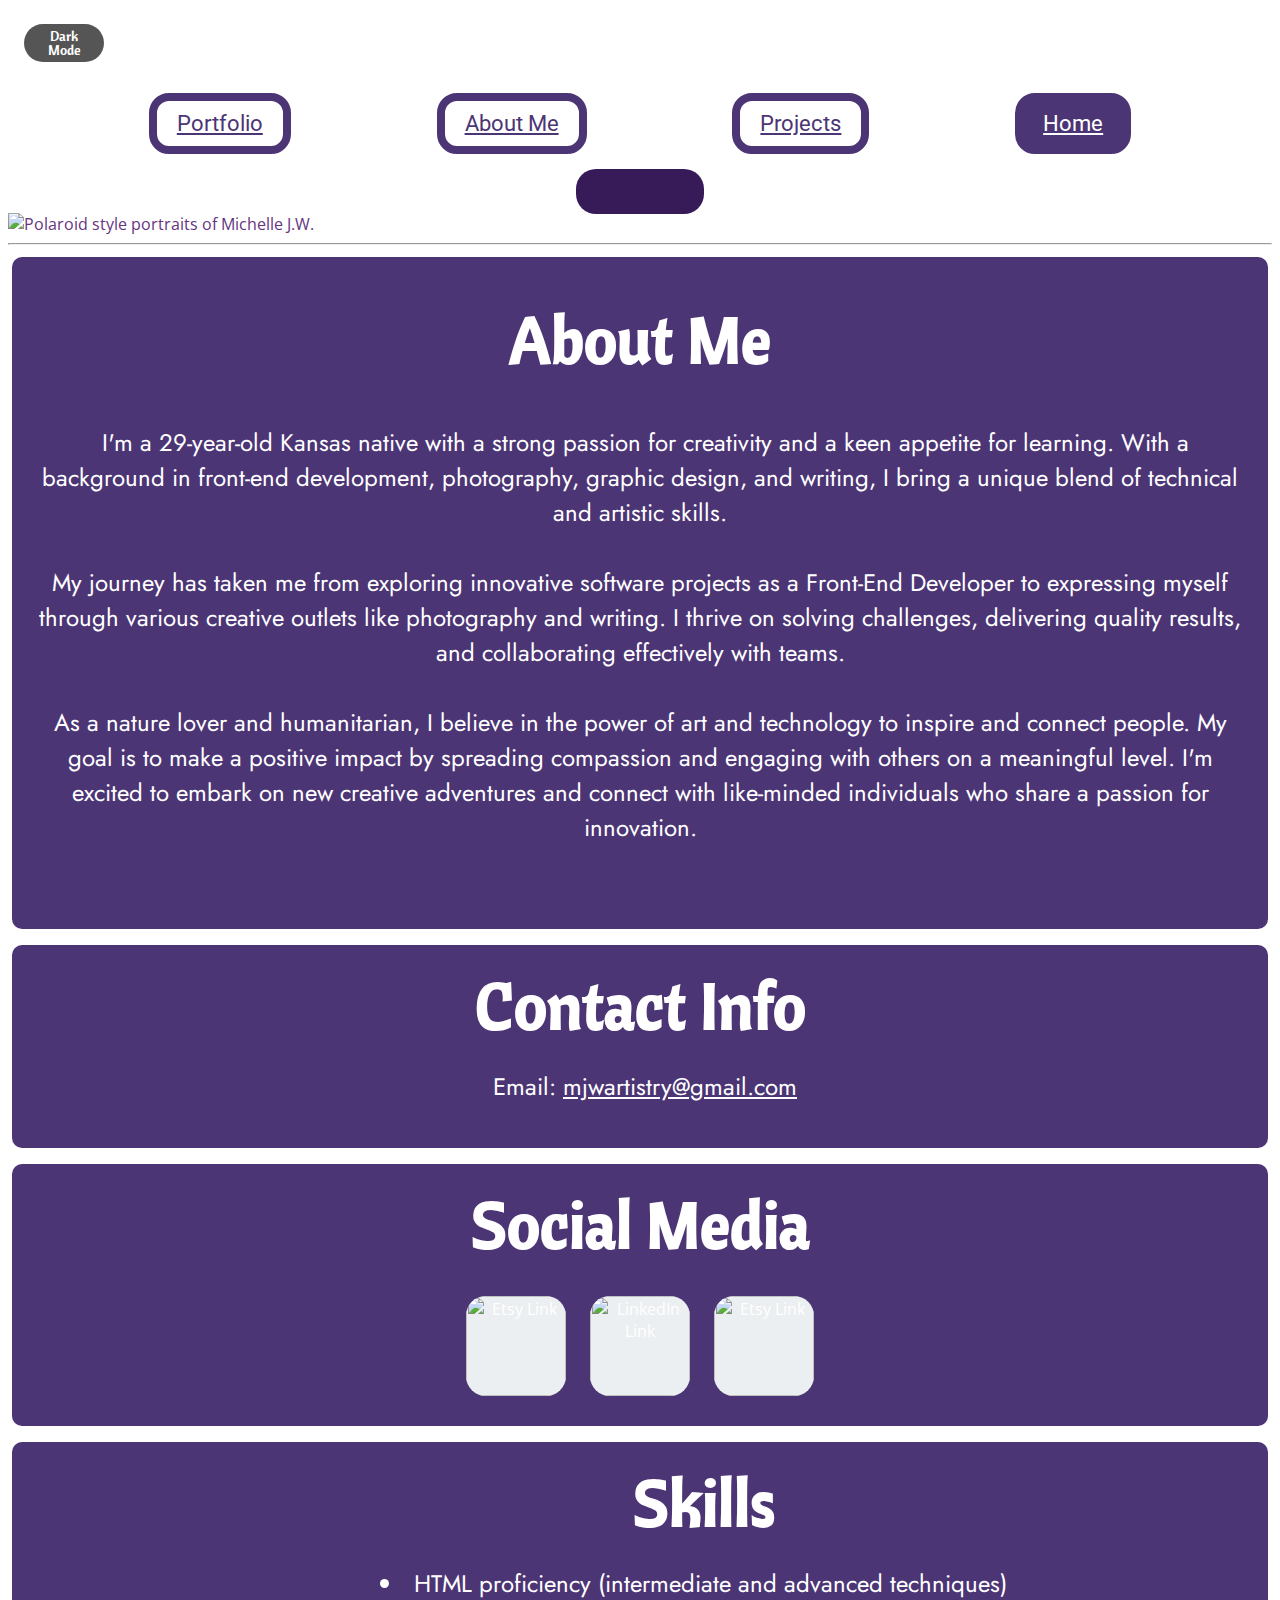
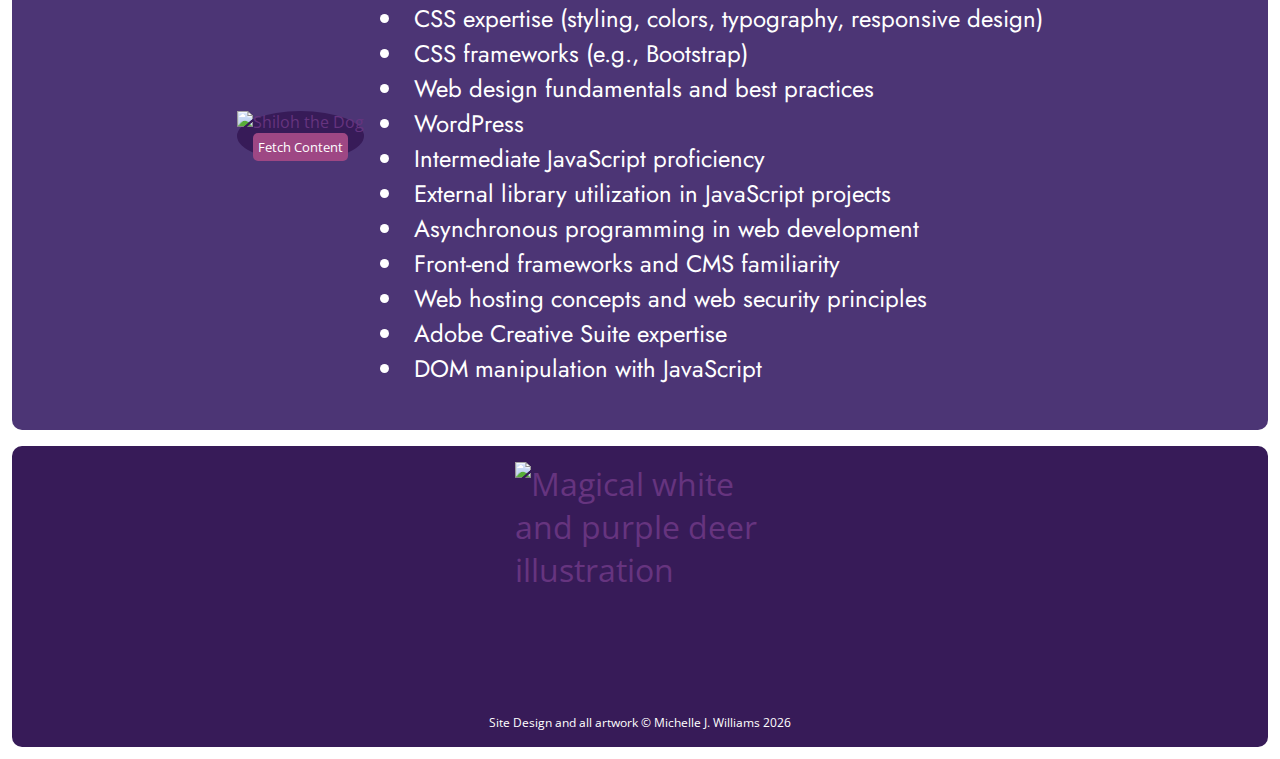
==== About/about.html @ 19ac0014 "updated p/ul font +added contact section" ====
<html>
<head>
  <title>Michelle J. Williams: Artistry & Design</title>
  <meta name="description" content="The diverse portfolio of Artist and Software Developer Michelle J. Williams.">
  
  <!-- CSS + Javascript -->
  
   <script src="./mywebsite/javascript/javascript.js"></script>
  <link rel="stylesheet" href="style.css">
  
<!-- Fonts -->
  
  <link rel="preconnect" href="https://fonts.googleapis.com">
<link rel="preconnect" href="https://fonts.gstatic.com" crossorigin>
<link href="https://fonts.googleapis.com/css2?family=Cantora+One&family=Josefin+Sans:wght@500&family=Jost&display=swap" rel="stylesheet">
  
  <link rel="preconnect" href="https://fonts.googleapis.com">
<link rel="preconnect" href="https://fonts.gstatic.com" crossorigin>
<link href="https://fonts.googleapis.com/css2?family=Roboto:wght@500&display=swap" rel="stylesheet">
  
  <link rel="preconnect" href="https://fonts.googleapis.com">
<link rel="preconnect" href="https://fonts.gstatic.com" crossorigin>
<link href="https://fonts.googleapis.com/css2?family=Josefin+Sans:wght@500&family=Roboto:wght@500&display=swap" rel="stylesheet">
  
  <link rel="preconnect" href="https://fonts.googleapis.com">
<link rel="preconnect" href="https://fonts.gstatic.com" crossorigin>
<link href="https://fonts.googleapis.com/css2?family=Josefin+Sans:wght@500&family=Open+Sans:wght@500&family=Roboto:wght@500&display=swap" rel="stylesheet">
  
  <link rel="preconnect" href="https://fonts.googleapis.com">
<link rel="preconnect" href="https://fonts.gstatic.com" crossorigin>
<link href="https://fonts.googleapis.com/css2?family=Cantora+One&family=Josefin+Sans:wght@500&display=swap" rel="stylesheet">
  
    <link href="https://fonts.googleapis.com/css2?family=Pacifico&display=swap" rel="stylesheet">
  
  <link rel="preconnect" href="https://fonts.googleapis.com">
<link rel="preconnect" href="https://fonts.gstatic.com" crossorigin>
<link href="https://fonts.googleapis.com/css2?family=Cantora+One&family=Josefin+Sans:wght@500&family=Jost&family=Square+Peg&display=swap" rel="stylesheet">
  
 <!-- Bootstrap-->

  <link href="https://cdn.jsdelivr.net/npm/bootstrap@5.3.0/dist/css/bootstrap.min.css" rel="stylesheet" integrity="sha384-9ndCyUaIbzAi2FUVXJi0CjmCapSmO7SnpJef0486qhLnuZ2cdeRhO02iuK6FUUVM" crossorigin="anonymous">
  
  <script src="https://cdn.jsdelivr.net/npm/bootstrap@5.3.0/dist/js/bootstrap.bundle.min.js" integrity="sha384-geWF76RCwLtnZ8qwWowPQNguL3RmwHVBC9FhGdlKrxdiJJigb/j/68SIy3Te4Bkz" crossorigin="anonymous"></script>
  
 <!-- Lodash -->
  
   <script src="https://cdn.jsdelivr.net/npm/lodash@4.17.21/lodash.min.js"></script>
  <script src="https://d3js.org/d3.v7.min.js"></script>

</head>
  
 <body>
   
  <button id="darkModeToggle" class="btn btn-darkmode">Dark Mode</button>

  <nav class="nav nav-pills flex-column flex-sm-row">
  <a class="flex-sm-fill text-sm-center nav-link" href="/Portfolio/portfolio.html">Portfolio</a>
  <a class="flex-sm-fill text-sm-center nav-link" aria-current="page" href="/About/about.html">About Me</a>
  <a class="flex-sm-fill text-sm-center nav-link" href="/Projects/projects.html">Projects</a>
  <a class="flex-sm-fill text-sm-center nav-link active" href="/index.html">Home</a>
</nav>
<div class="linetop"></div>
<br>
<br>
<img src="https://assets.codepen.io/10052609/MJW+Portfolio+Header.png" id="header-icon" alt="Polaroid style portraits of Michelle J.W." />
<hr>
   
   <div class="grid-container">
     <div class="main1">
       <br>
       <div class="h3" id="h3">About Me</div>
      <br>
     	<p>
I'm a 29-year-old Kansas native with a strong passion for creativity and a keen appetite for learning. With a background in front-end development, photography, graphic design, and writing, I bring a unique blend of technical and artistic skills.
<br>
        <br>
My journey has taken me from exploring innovative software projects as a Front-End Developer to expressing myself through various creative outlets like photography and writing. I thrive on solving challenges, delivering quality results, and collaborating effectively with teams.
<br>
        <br>
As a nature lover and humanitarian, I believe in the power of art and technology to inspire and connect people. My goal is to make a positive impact by spreading compassion and engaging with others on a meaningful level. I'm excited to embark on new creative adventures and connect with like-minded individuals who share a passion for innovation.</p>
        <div class="typing-container"></div>

     </div>
     
     <div class="main2">
      <div class="h3" id="h3">Contact Info</div>
        <p>Email: <a href="mailto:mjwartistry@gmail.com">mjwartistry@gmail.com</a>
</p>
     </div>

    <div class="main2">
      <div class="h3" id="h3">Social Media</div>
      <br>
  <a href="https://www.etsy.com/shop/dearlydesignshop" target="_blank"><img src="https://assets.codepen.io/10052609/etsy-icon.png" alt="Etsy Link" width="100px" class="icon"/></a>

      <a href="https://www.linkedin.com/in/michelle-williams-6a0b3415b/" target="_blank"><img src="https://assets.codepen.io/10052609/linkedin-icon.png" alt="LinkedIn Link" width="100px" class="icon" /></a>
  
      <a href="https://www.instagram.com/DearlyDesignShop/" target="_blank"><img src="https://assets.codepen.io/10052609/instagram-icon.png" alt="Etsy Link" width="100px" class="icon"/></a>
     </div>
     <div class="main3">
      <div id="async-demo" class="async-demo">
  <img id="async-image" class="async-image" src="https://assets.codepen.io/10052609/shiloh-vector1.png" alt="Shiloh the Dog">
        <br>
  <button id="fetch-button" class="fetch-button">Fetch Content</button>
       </div>
       <div class="skills-list">
        <div id="h3">Skills</div>
        <ul>
  <li>HTML proficiency (intermediate and advanced techniques)</li>
  <li>CSS expertise (styling, colors, typography, responsive design)</li>
  <li>CSS frameworks (e.g., Bootstrap)</li>
  <li>Web design fundamentals and best practices</li>
  <li>WordPress</li>
  <li>Intermediate JavaScript proficiency</li>
  <li>External library utilization in JavaScript projects</li>
  <li>Asynchronous programming in web development</li>
  <li>Front-end frameworks and CMS familiarity</li>
  <li>Web hosting concepts and web security principles</li>
  <li>Adobe Creative Suite expertise</li>
  <li>DOM manipulation with JavaScript</li>
</ul>
       </div>
     </div>
<div class="footer">
   <img src="https://assets.codepen.io/10052609/WhiteDeer-TransBG-1.png" alt="Magical white and purple deer illustration" id="deer" />
  <span class="slide-in-text">
	<div id="h3">Thank you for visiting!</div>
     <br>
  </span>
  <div id="footer-copyright">Site Design and all artwork © Michelle J. Williams <script>document.write( new Date().getUTCFullYear() );</script>
    </div>
    </div>
   </div>
      
  </body>
</html>
---- About/style.css ----
/* Social Media Icons */

.icon {
  background-color: #ECEFF1;
  border-radius: 20%;
  transition: transform 0.3s ease-in-out;
  margin: 10px;
}

.icon:hover {
  transform: scale(1.1);
  background-color: #FB8C00;
  border-radius: 20%;
}

/* Nav Bar*/

.nav.nav-pills.flex-column.flex-sm-row {
  padding: 10px;
  margin: 0px;
  display: flex;
  flex-direction: row;
  justify-content: space-evenly;
  border-radius: 10px;
  font-size: 22px;
  font-family: "Roboto", sans-serif;
}

.nav-link {
  color: #4C3575 !important;
  border: 8px solid #4C3575 !important;
  border-radius: 20px;
  padding: 10px 20px;
  margin: 5px 15px;
}

.nav-link:hover {
  color: #fff !important;
  background-color: #4C3575;
  border-color: #4C3575;
  transition: background-color 300ms ease-in-out;
}

.nav-link.active {
  color: #fff !important;
  background-color: #4C3575 !important;
  border-color: #4C3575 !important;
  transition: color 300ms ease-in-out, background-color 300ms ease-in-out;
}

.nav-link.active:hover {
  background-color: #FB8C00 !important;
  border-color: #FB8C00 !important;
}

/*Footer Image*/

.rounded-image {
  border-radius: 70%;
}

/* Flex Box */

.grid-container {
  display: flex;
  flex-wrap: wrap;
  flex-direction: column;
  align-items: stretch;
  gap: 0.5rem;
  margin-top: 0.5rem;
  justify-content: flex-start;
}

.main1,
.main2 {
  flex: 1;
  padding: 20px;
  justify-content: center;
  align-items: center;
  text-align: center;
  border-radius: 10px;
  background-color: #4C3575;
  margin: 0.25rem;
}

.main3 {
  display: flex;
  flex: 1;
  flex-wrap: wrap;
  padding: 20px;
  border-radius: 10px;
  background-color: #4C3575;
  margin: 0.25rem;
  justify-content: center;
}


.footer {
  flex: 1;
  align-items: center;
  justify-content: center;
  padding: 20px;
  border-radius: 10px;
  background-color: #371B58;
  margin: 0.25rem;
  font-size: 2rem;
  padding: 1rem;
}

#footer-copyright {
  font-size: 0.75rem;
  color: #FFF;
  text-align: center;
}

/* Main Class Attributes */

.h2 {
  text-align: center;
  font-family: "Cantora One", sans-serif;
  color: #FB8C00;
  padding: 0px;
  font-size: 18px;
  animation: fade-in-right 1.5s forwards;
  margin: 0;
}


@keyframes fade-in-right {
  0% {
    transform: translateX(-10%);
    opacity: 0;
  }

  100% {
    transform: translateX(0);
    opacity: 1;
  }
}

#h3 {
  font-size: 4rem;
  font-weight: bold;
  font-family: "Cantora One", sans-serif;
  text-align: center;
  color: #FFF;
}

ul {
  color: #FFF;
  text-indent: 10px;
  font-size: 1.5rem;
  justify-content: left;
  font-family: 'Jost', sans-serif;
}

p {
  color: #FFF;
  text-indent: 10px;
  font-size: 1.5rem;
  text-align: center;
  align-items: center;
  justify-content: center;
  font-family: 'Jost', sans-serif;
}


button {
  background-color: #d27685;
  font-family: "Cantora One", sans-serif;
  border: none;
  padding: 10px;
  width: 80px;
}

body {
  background-color: white;
  color: #66347f;
  font-family: "Open Sans", sans-serif;
  transition: background-color 0.3s ease-in-out;
}

a:link {
  color: white;
}

a:visited {
  color: #d27685;
}

.header {
  display: flex;
  flex: 2;
  align-items: center;
  text-align: center;
  justify-content: center;
  margin-top: 0;
}

.header img {
  width: 25%;
  margin-right: 1px;
  margin-top: 0;
}

#profile-heading {
  opacity: 1;
  transition: opacity 1.0s ease-in-out;
  color: black;
}

#profile-heading.animate {
  opacity: 1;
  color: #FB8C00;
  transition: opacity 1.0s ease-in-out, color 0.5s ease-in-out 0.2s;
}

/* Dark Mode CSS */

button#darkModeToggle.btn.btn-darkmode {
  background-color: #555;
  color: #fff;
  border-radius: 20px;
  padding: 5px 15px;
  font-size: 14px;
  line-height: 1;
  margin: 1rem;
}

button#darkModeToggle.btn.btn-darkmode.dark-mode {
  background-color: #f8f9fa;
  color: #000;
}

#darkModeToggle {
  background-color: #FFFFFF;
  border: none;
  cursor: pointer;
  padding: 10px;
  transition: background-color 0.3s ease-in-out;
}

.dark-mode {
  background-color: #222222;
  color: #FFF;
}

.dark-mode #darkModeToggle {
  background-color: #222222;
}

h1, h2, h3, p {
  transition: color 0.5s ease-in-out;
}

.dark-mode #profile-heading {
  color: #FFF;
}

.dark-mode #profile-heading.animate {
  opacity: 1;
  color: #FB8C00; 
  transition: opacity 1.0s ease-in-out, color 1.0s ease-in-out;
}

.dark-mode h1, .dark-mode h2, .dark-mode h3, .dark-mode p {
  color: #FFFFFF;
}

button#darkModeToggle.btn.btn-darkmode:hover {
  box-shadow: 0 0 10px #FB8C00;
  transition: box-shadow 0.5s ease-in-out;
}

/* Header Line */

.linetop {
  width: 10%;
  height: 5%;
  border-radius: 20px;
  background: #371B58;
  position: absolute;
  left: 50%;
  transform: translateX(-50%);
  animation: expandLine 1s linear forwards;
}

.linebottom {
  width: 10px;
  height: 20px;
  border-radius: 20px;
  background-color: rgba(158, 71, 132);
  position: absolute;
  left: 50%;
  transform: translateX(-50%);
  animation: expandLine 1s linear forwards;
}

@keyframes expandLine {
  0% {
    width: 10px;
  }
  100% {
    width: calc(100% - 20px);
  }
}

/*Header Text Animation*/

.h1-top {
  text-align: center;
  padding: 10px;
  font-family: "Jost", sans-serif;
  color: white;
  font-size: 90px;
  border-radius: 50px;
  opacity: 0;
  transform: translateY(-20px);
  animation: fade-in 3s forwards;
}

@keyframes fade-in {
  from {
    opacity: 0;
    transform: translateY(-20px);
  }
  to {
    opacity: 1;
    transform: translateY(0);
  }
}

/*Item Slide*/

.slide-in-text {
  opacity: 0;
  transform: translateX(-50%);
  transition: opacity 1s ease-in-out, transform 1s ease-in-out;
}

.slide-in-text.active {
  opacity: 1;
  transform: translateX(0);
}


/*Typing Container*/

.typing-container {
  font-size: 22px;
  font-family: Oooh Baby, sans-serif;
  border: 0px;
  padding: 10px;
  width: 600px;
  margin: 20px auto;
  text-align: center;
  color: #FFF;
}

/*Media Queries*/

@media (max-width: 1024px) {
  .grid-container {
    flex-direction: column;
  }

  .main1, .main2 {
    width: 100%;
  }

  .aside-one {
    margin-top: 1rem;
  }
}

@media (max-width: 768px) {
  .main, .aside-one {
    width: 100%;
    flex-direction: column;
  }

  .nav-pills {
    text-align: center;
  }
}

/* Quote Generator */

#deer {
  margin: 0 auto;
  max-width: 250px;
  max-height: auto;
  display: block;
}

/* Fetch Asynchronous Pup */

.async-demo {
  align-items: center;
  margin: auto 0;
  background-color: #371B58;
  text-align: center;
  border-radius: 75%;
  max-width: 250px;
  height: auto;
}

.async-image {
  max-width: 100%;
  height: auto;
  transition: opacity 0.3s ease-in-out;
}

.fetch-button {
  background-color: #9e4784;
  color: white;
  font-family: "Open Sans", sans-serif;
  padding: 5px;
  border: none;
  border-radius: 5px;
  cursor: pointer;
  transition: background-color 0.3s ease-in-out;
  width: auto;
}

.fetch-button:hover {
  background-color: #FB8C00;
}

/* Media Queries */

@media (max-width: 1024px) {
  .grid-container {
    flex-direction: column;
  }

  .main1, .main2 {
    width: 100%;
  }

  .aside-one {
    margin-top: 1rem;
  }
  
  * {
    word-wrap: break-word;
  }
}

@media (max-width: 768px) {
  .grid-container {
    max-width: 100%;
  }

  .nav.nav-pills.flex-column.flex-sm-row {
    font-size: 18px;
  }
  
  * {
    word-wrap: break-word;
  }

}
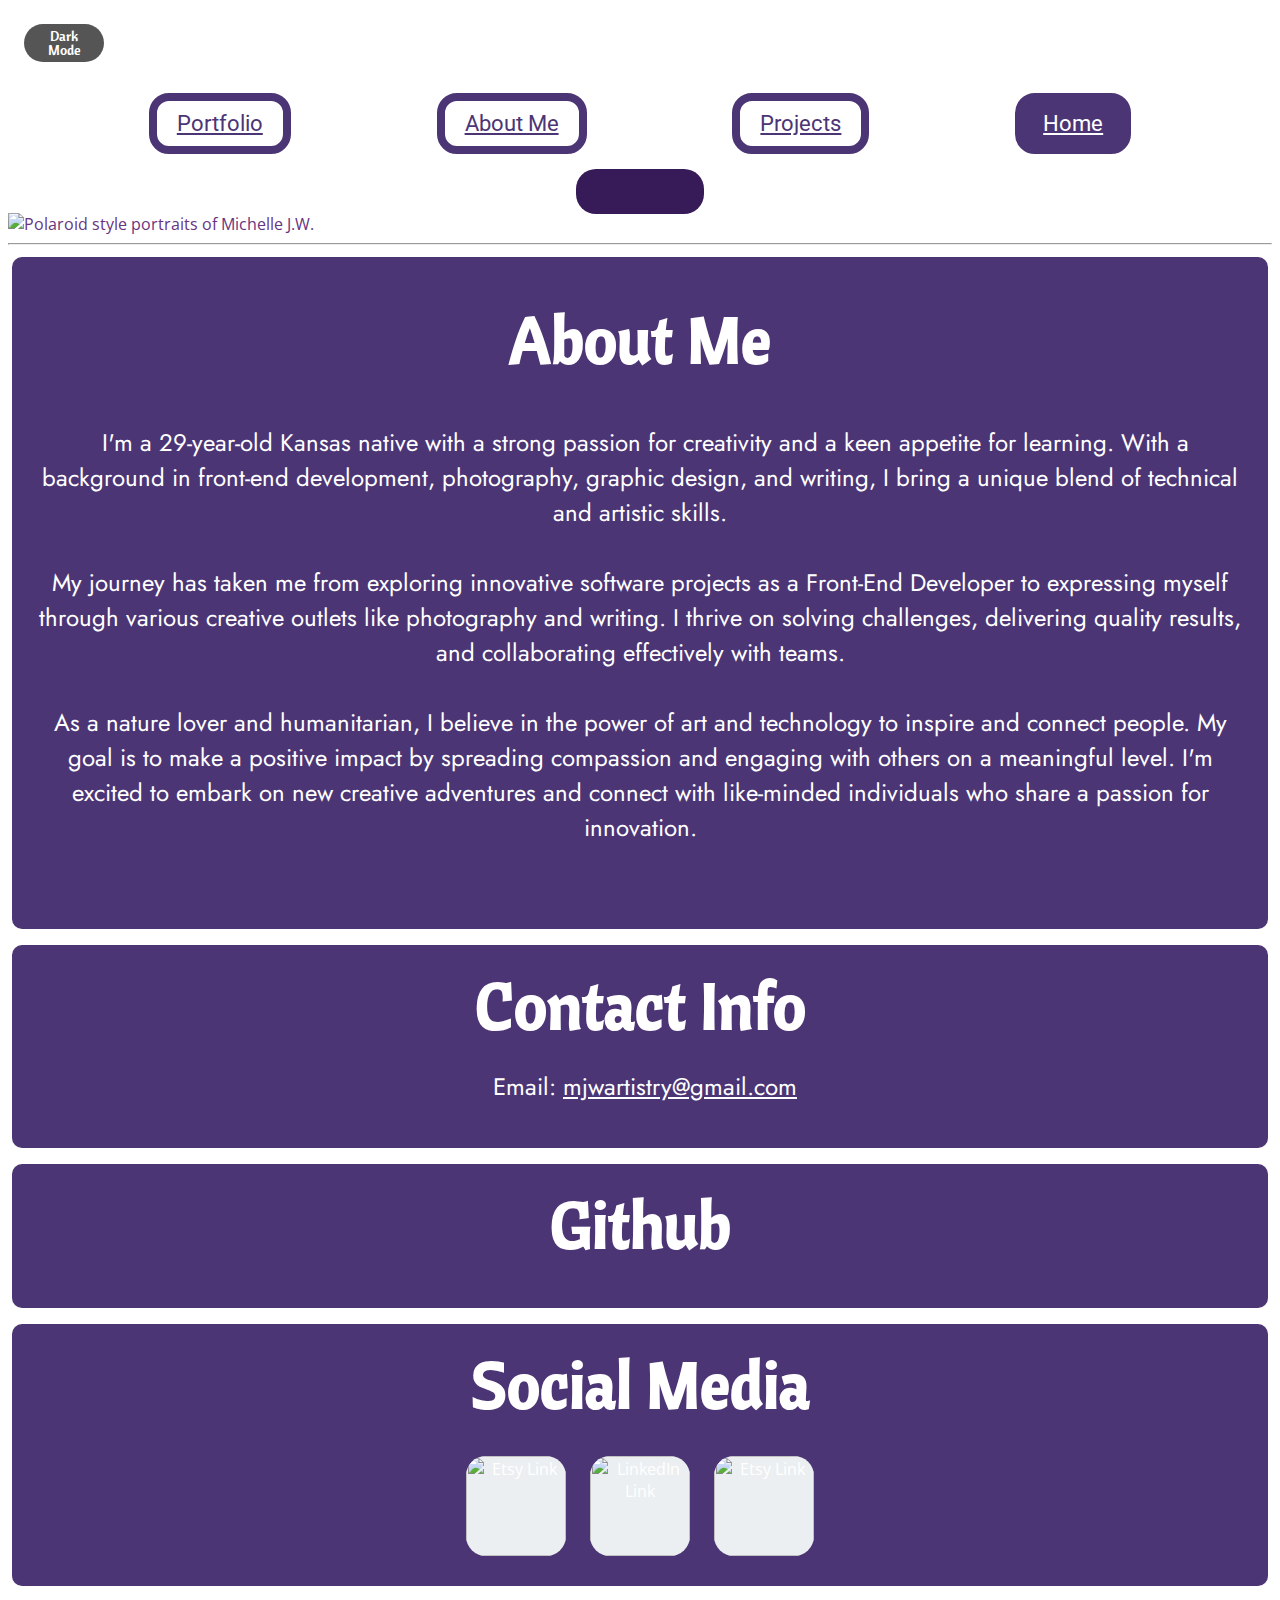
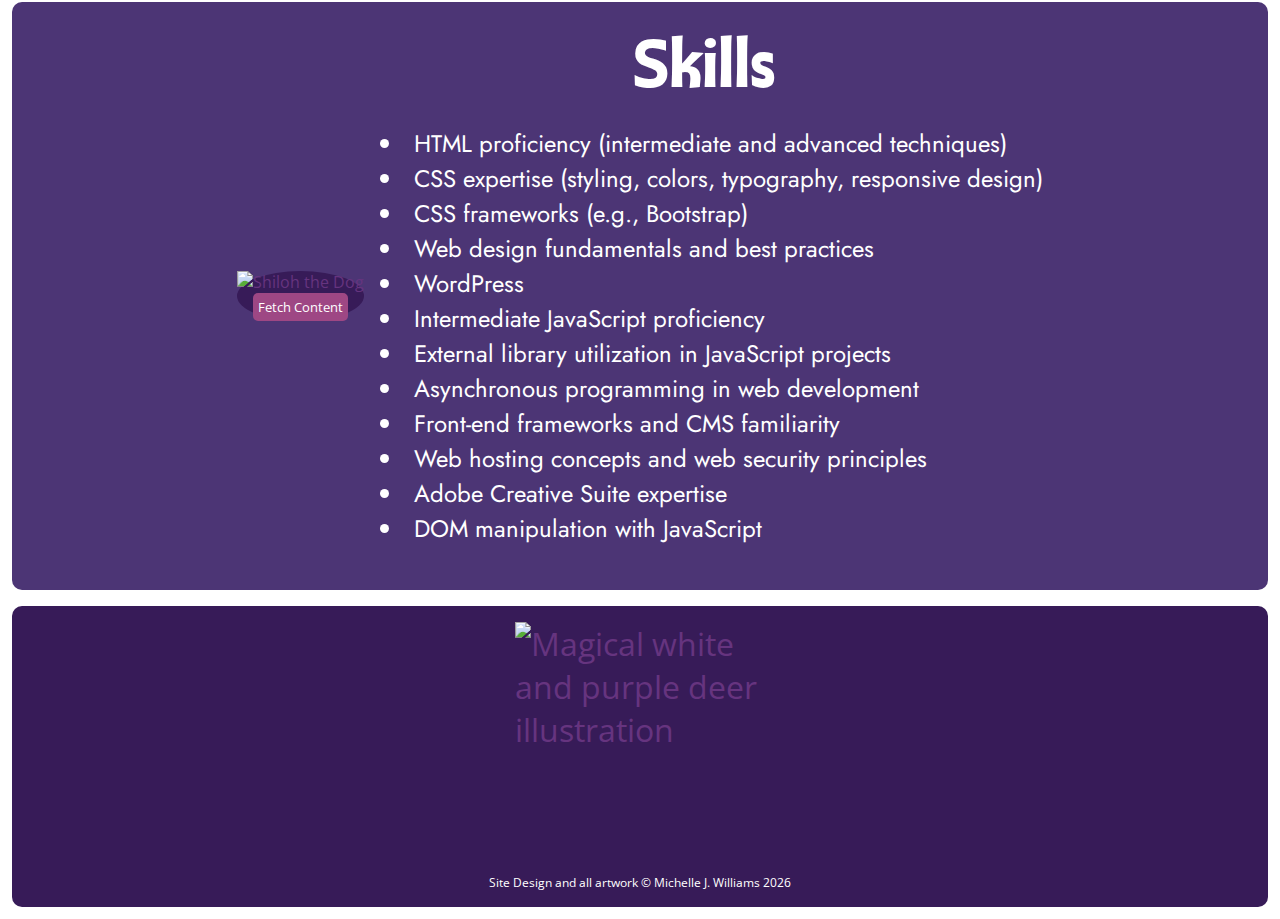
==== commit ad6b3546: "Added Github link section" ====
--- a/About/about.html
+++ b/About/about.html
@@ -54,15 +54,15 @@
   <button id="darkModeToggle" class="btn btn-darkmode">Dark Mode</button>
 
   <nav class="nav nav-pills flex-column flex-sm-row">
-  <a class="flex-sm-fill text-sm-center nav-link" href="/Portfolio/portfolio.html">Portfolio</a>
-  <a class="flex-sm-fill text-sm-center nav-link" aria-current="page" href="/About/about.html">About Me</a>
-  <a class="flex-sm-fill text-sm-center nav-link" href="/Projects/projects.html">Projects</a>
-  <a class="flex-sm-fill text-sm-center nav-link active" href="/index.html">Home</a>
+  <a class="flex-sm-fill text-sm-center nav-link" href="https://michellejw13.github.io/MJW-Portfolio/Portfolio/portfolio.html">Portfolio</a>
+  <a class="flex-sm-fill text-sm-center nav-link" aria-current="page" href="https://michellejw13.github.io/MJW-Portfolio/About/about.html">About Me</a>
+  <a class="flex-sm-fill text-sm-center nav-link" href="https://michellejw13.github.io/MJW-Portfolio/Projects/projects.html">Projects</a>
+  <a class="flex-sm-fill text-sm-center nav-link active" href="https://michellejw13.github.io/MJW-Portfolio/index.html">Home</a>
 </nav>
 <div class="linetop"></div>
 <br>
 <br>
-<img src="https://assets.codepen.io/10052609/MJW+Portfolio+Header.png" id="header-icon" alt="Polaroid style portraits of Michelle J.W." />
+<img src="https://assets.codepen.io/10052609/MJW+Portfolio+Header_1.png" id="header-icon" alt="Polaroid style portraits of Michelle J.W." />
 <hr>
    
    <div class="grid-container">
@@ -81,10 +81,16 @@
         <div class="typing-container"></div>
 
      </div>
-     
+
      <div class="main2">
       <div class="h3" id="h3">Contact Info</div>
         <p>Email: <a href="mailto:mjwartistry@gmail.com">mjwartistry@gmail.com</a>
+</p>
+     </div>
+
+     <div class="main2">
+      <div class="h3" id="h3">Github</div>
+        <p><a href="https://github.com/MichelleJW13" target= "_blank"></a>
 </p>
      </div>
 
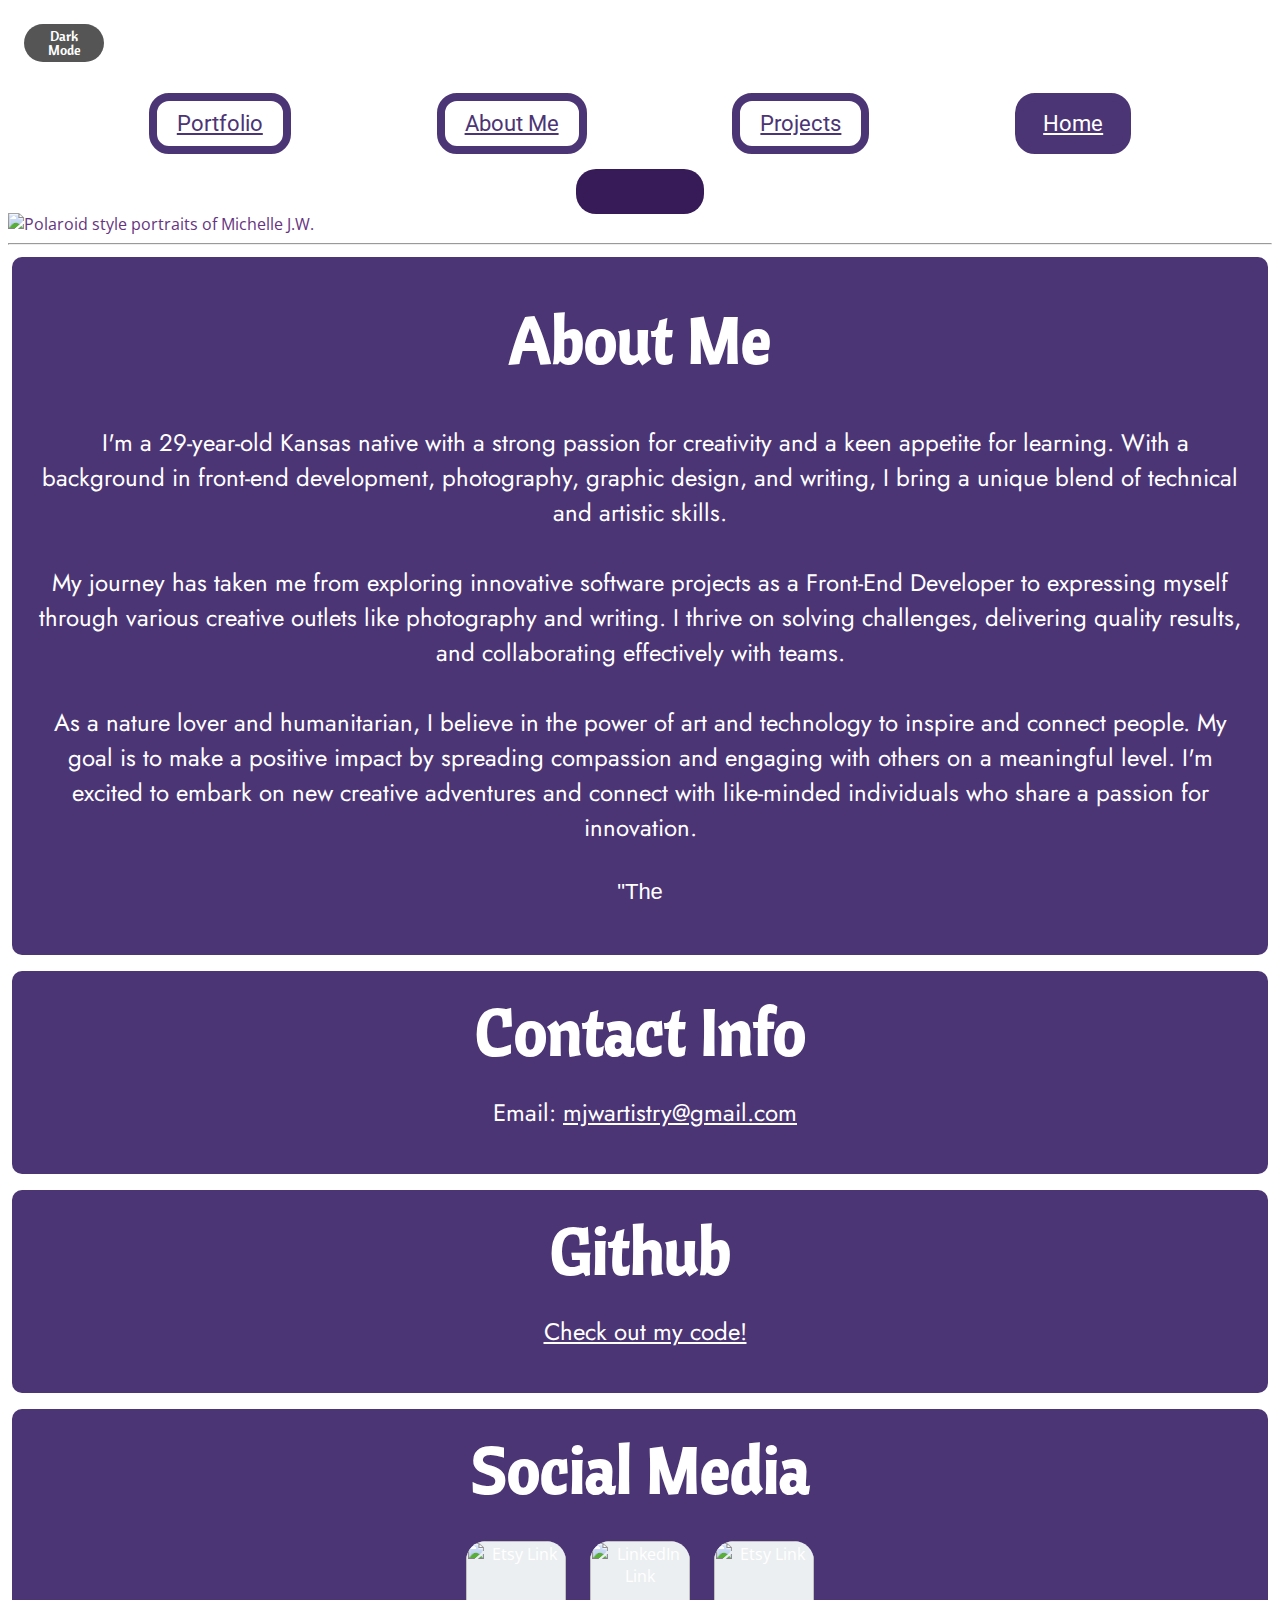
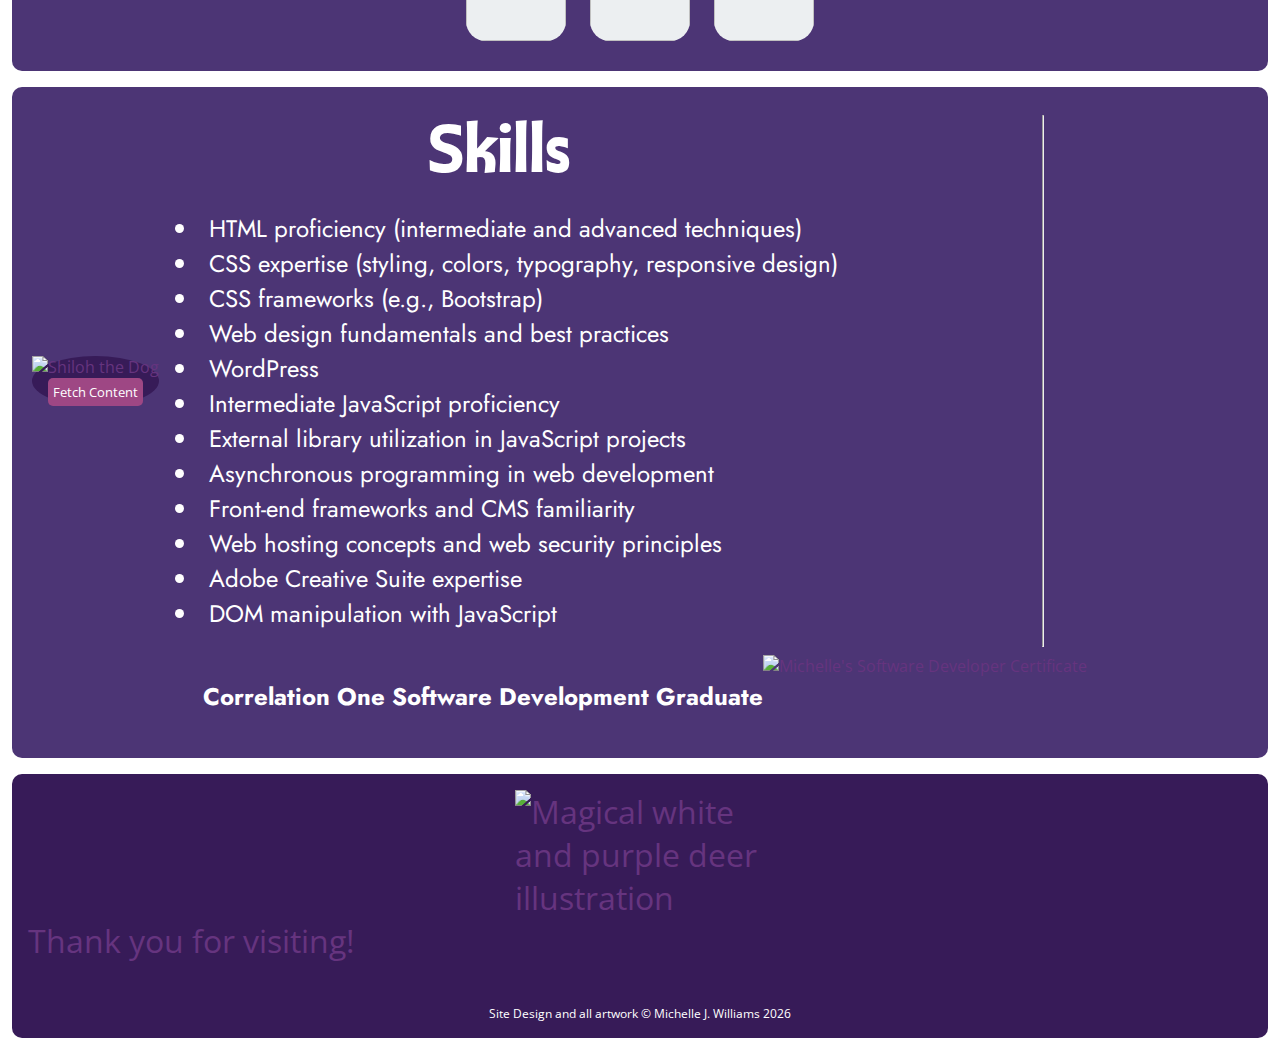
==== commit c4a23bce: "added break after Skills List" ====
--- a/About/about.html
+++ b/About/about.html
@@ -5,7 +5,7 @@
   
   <!-- CSS + Javascript -->
   
-   <script src="./mywebsite/javascript/javascript.js"></script>
+   <script src="script.js"></script>
   <link rel="stylesheet" href="style.css">
   
 <!-- Fonts -->
@@ -90,7 +90,7 @@
 
      <div class="main2">
       <div class="h3" id="h3">Github</div>
-        <p><a href="https://github.com/MichelleJW13" target= "_blank"></a>
+        <p><a href="https://github.com/MichelleJW13" target= "_blank">Check out my code!</a>
 </p>
      </div>
 
@@ -126,13 +126,19 @@
   <li>DOM manipulation with JavaScript</li>
 </ul>
        </div>
+       <br>
+       <hr>
+       <p><strong>Correlation One Software Development Graduate</strong></p>
+       <br>
+       <img src="https://assets.codepen.io/10052609/SOFTWARE-DEVELOPMENT-CERTIFICATE.jpg" id="cert-img" alt="Michelle's Software Developer Certificate" />
      </div>
+
 <div class="footer">
    <img src="https://assets.codepen.io/10052609/WhiteDeer-TransBG-1.png" alt="Magical white and purple deer illustration" id="deer" />
-  <span class="slide-in-text">
-	<div id="h3">Thank you for visiting!</div>
+  
+	<div id="h3-footer">Thank you for visiting!</div>
      <br>
-  </span>
+ 
   <div id="footer-copyright">Site Design and all artwork © Michelle J. Williams <script>document.write( new Date().getUTCFullYear() );</script>
     </div>
     </div>
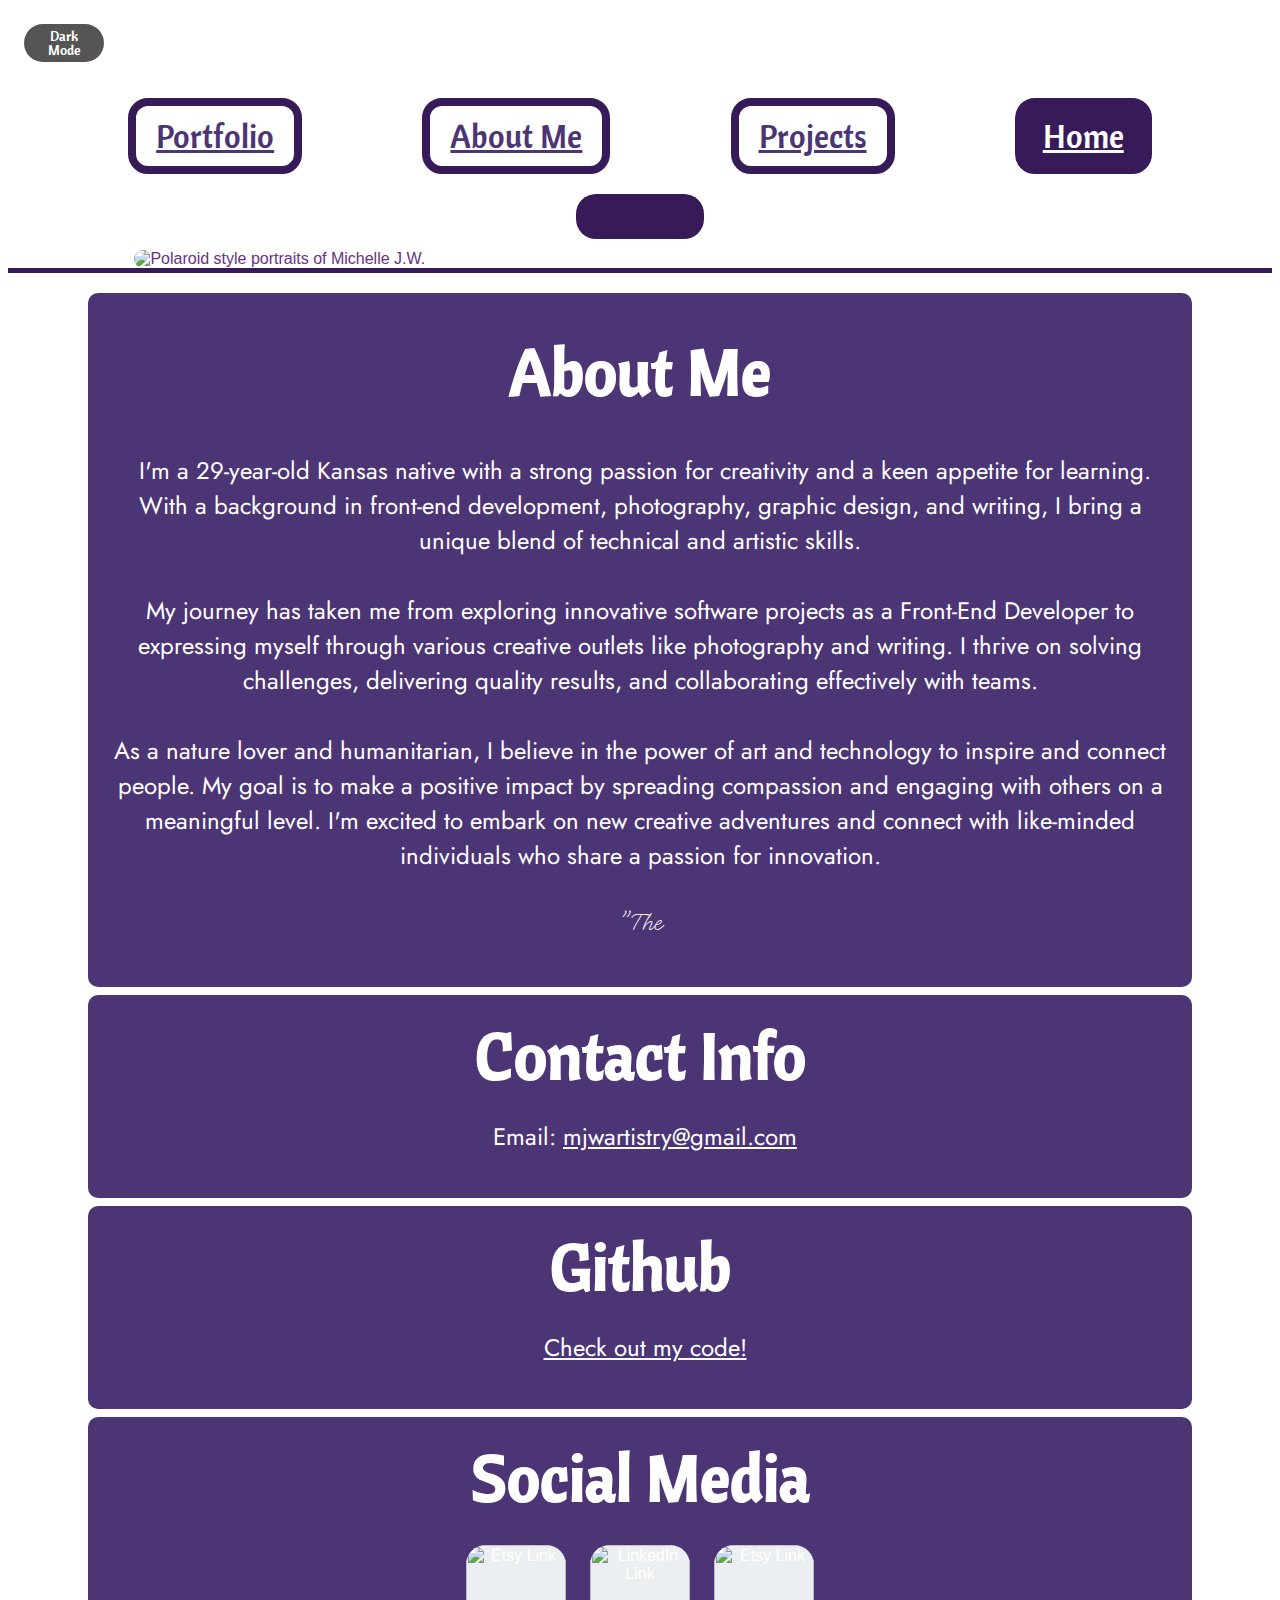
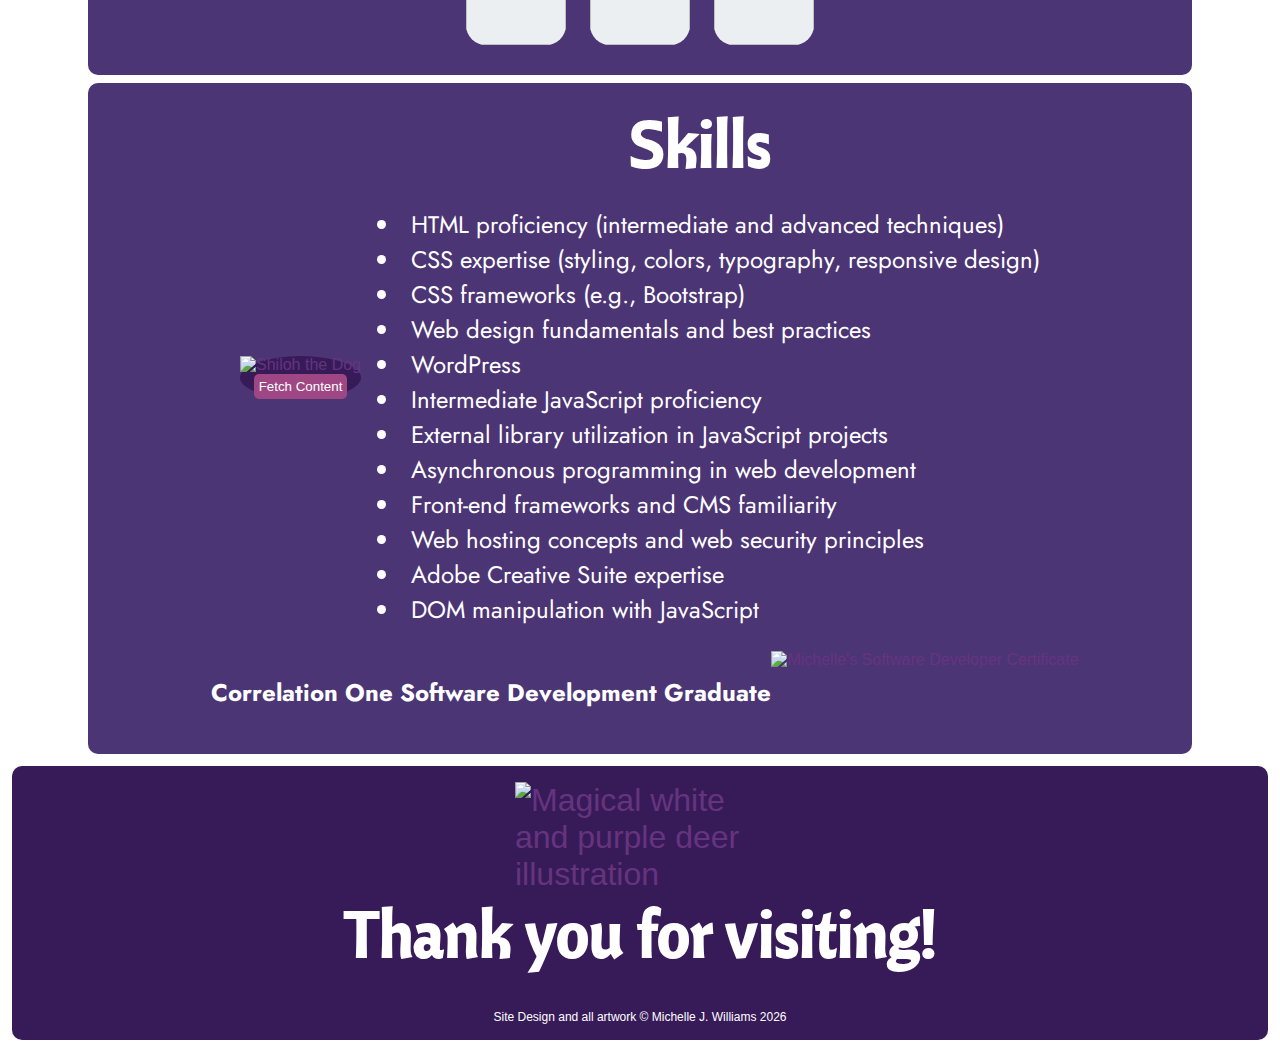
==== commit 855c90ea: "Replaced Header image + added border radius" ====
--- a/About/about.html
+++ b/About/about.html
@@ -10,31 +10,9 @@
   
 <!-- Fonts -->
   
-  <link rel="preconnect" href="https://fonts.googleapis.com">
+<link rel="preconnect" href="https://fonts.googleapis.com">
 <link rel="preconnect" href="https://fonts.gstatic.com" crossorigin>
-<link href="https://fonts.googleapis.com/css2?family=Cantora+One&family=Josefin+Sans:wght@500&family=Jost&display=swap" rel="stylesheet">
-  
-  <link rel="preconnect" href="https://fonts.googleapis.com">
-<link rel="preconnect" href="https://fonts.gstatic.com" crossorigin>
-<link href="https://fonts.googleapis.com/css2?family=Roboto:wght@500&display=swap" rel="stylesheet">
-  
-  <link rel="preconnect" href="https://fonts.googleapis.com">
-<link rel="preconnect" href="https://fonts.gstatic.com" crossorigin>
-<link href="https://fonts.googleapis.com/css2?family=Josefin+Sans:wght@500&family=Roboto:wght@500&display=swap" rel="stylesheet">
-  
-  <link rel="preconnect" href="https://fonts.googleapis.com">
-<link rel="preconnect" href="https://fonts.gstatic.com" crossorigin>
-<link href="https://fonts.googleapis.com/css2?family=Josefin+Sans:wght@500&family=Open+Sans:wght@500&family=Roboto:wght@500&display=swap" rel="stylesheet">
-  
-  <link rel="preconnect" href="https://fonts.googleapis.com">
-<link rel="preconnect" href="https://fonts.gstatic.com" crossorigin>
-<link href="https://fonts.googleapis.com/css2?family=Cantora+One&family=Josefin+Sans:wght@500&display=swap" rel="stylesheet">
-  
-    <link href="https://fonts.googleapis.com/css2?family=Pacifico&display=swap" rel="stylesheet">
-  
-  <link rel="preconnect" href="https://fonts.googleapis.com">
-<link rel="preconnect" href="https://fonts.gstatic.com" crossorigin>
-<link href="https://fonts.googleapis.com/css2?family=Cantora+One&family=Josefin+Sans:wght@500&family=Jost&family=Square+Peg&display=swap" rel="stylesheet">
+<link href="https://fonts.googleapis.com/css2?family=Cantora+One&family=Josefin+Sans:wght@500&family=Jost&family=Oooh+Baby&family=Square+Peg&display=swap" rel="stylesheet">
   
  <!-- Bootstrap-->
 
@@ -62,7 +40,7 @@
 <div class="linetop"></div>
 <br>
 <br>
-<img src="https://assets.codepen.io/10052609/MJW+Portfolio+Header_1.png" id="header-icon" alt="Polaroid style portraits of Michelle J.W." />
+<img src="https://assets.codepen.io/10052609/MJW+Portfolio+Header+%282%29.png" id="header-icon" alt="Polaroid style portraits of Michelle J.W." />
 <hr>
    
    <div class="grid-container">
--- a/About/style.css
+++ b/About/style.css
@@ -16,19 +16,19 @@
 /* Nav Bar*/
 
 .nav.nav-pills.flex-column.flex-sm-row {
-  padding: 10px;
+  padding: 15px;
   margin: 0px;
   display: flex;
   flex-direction: row;
   justify-content: space-evenly;
-  border-radius: 10px;
-  font-size: 22px;
-  font-family: "Roboto", sans-serif;
+  border-radius: 15px;
+  font-size: 2rem;
+  font-family: 'Cantora One', sans-serif;
 }
 
 .nav-link {
   color: #4C3575 !important;
-  border: 8px solid #4C3575 !important;
+  border: 8px solid #371B58 !important;
   border-radius: 20px;
   padding: 10px 20px;
   margin: 5px 15px;
@@ -36,15 +36,15 @@
 
 .nav-link:hover {
   color: #fff !important;
-  background-color: #4C3575;
+  background-color: #371B58;
   border-color: #4C3575;
   transition: background-color 300ms ease-in-out;
 }
 
 .nav-link.active {
   color: #fff !important;
-  background-color: #4C3575 !important;
-  border-color: #4C3575 !important;
+  background-color: #371B58 !important;
+  border-color: #371B58 !important;
   transition: color 300ms ease-in-out, background-color 300ms ease-in-out;
 }
 
@@ -80,7 +80,8 @@
   text-align: center;
   border-radius: 10px;
   background-color: #4C3575;
-  margin: 0.25rem;
+  margin-right: 5rem;
+  margin-left: 5rem;
 }
 
 .main3 {
@@ -90,8 +91,9 @@
   padding: 20px;
   border-radius: 10px;
   background-color: #4C3575;
-  margin: 0.25rem;
   justify-content: center;
+  margin-right: 5rem;
+  margin-left: 5rem;
 }
 
 
@@ -115,6 +117,13 @@
 
 /* Main Class Attributes */
 
+hr {
+  border: none; 
+  height: 5px;
+  background-color: #371B58; 
+  margin: 20px 0; 
+}
+
 .h2 {
   text-align: center;
   font-family: "Cantora One", sans-serif;
@@ -138,7 +147,8 @@
   }
 }
 
-#h3 {
+
+#h3-footer, .h3, #h3 {
   font-size: 4rem;
   font-weight: bold;
   font-family: "Cantora One", sans-serif;
@@ -188,6 +198,26 @@
   color: #d27685;
 }
 
+#header-icon {
+  display: flex;
+  max-width: 80%;
+  margin: auto;
+  transform: translateY(20px);
+  animation: fade-in-from-bottom 1s forwards;
+  border-radius: 3rem;
+}
+
+@keyframes fade-in-from-bottom {
+  from {
+    opacity: 0;
+    transform: translateY(20px);
+  }
+  to {
+    opacity: 1;
+    transform: translateY(0); 
+  }
+}
+
 .header {
   display: flex;
   flex: 2;
@@ -213,6 +243,10 @@
   opacity: 1;
   color: #FB8C00;
   transition: opacity 1.0s ease-in-out, color 0.5s ease-in-out 0.2s;
+}
+
+#cert-img {
+  max-width: 70%;
 }
 
 /* Dark Mode CSS */
@@ -271,6 +305,11 @@
   box-shadow: 0 0 10px #FB8C00;
   transition: box-shadow 0.5s ease-in-out;
 }
+
+.dark-mode .nav-link {
+  color: white !important;
+}
+
 
 /* Header Line */
 
@@ -347,7 +386,7 @@
 /*Typing Container*/
 
 .typing-container {
-  font-size: 22px;
+  font-size: 1.5rem;
   font-family: Oooh Baby, sans-serif;
   border: 0px;
   padding: 10px;
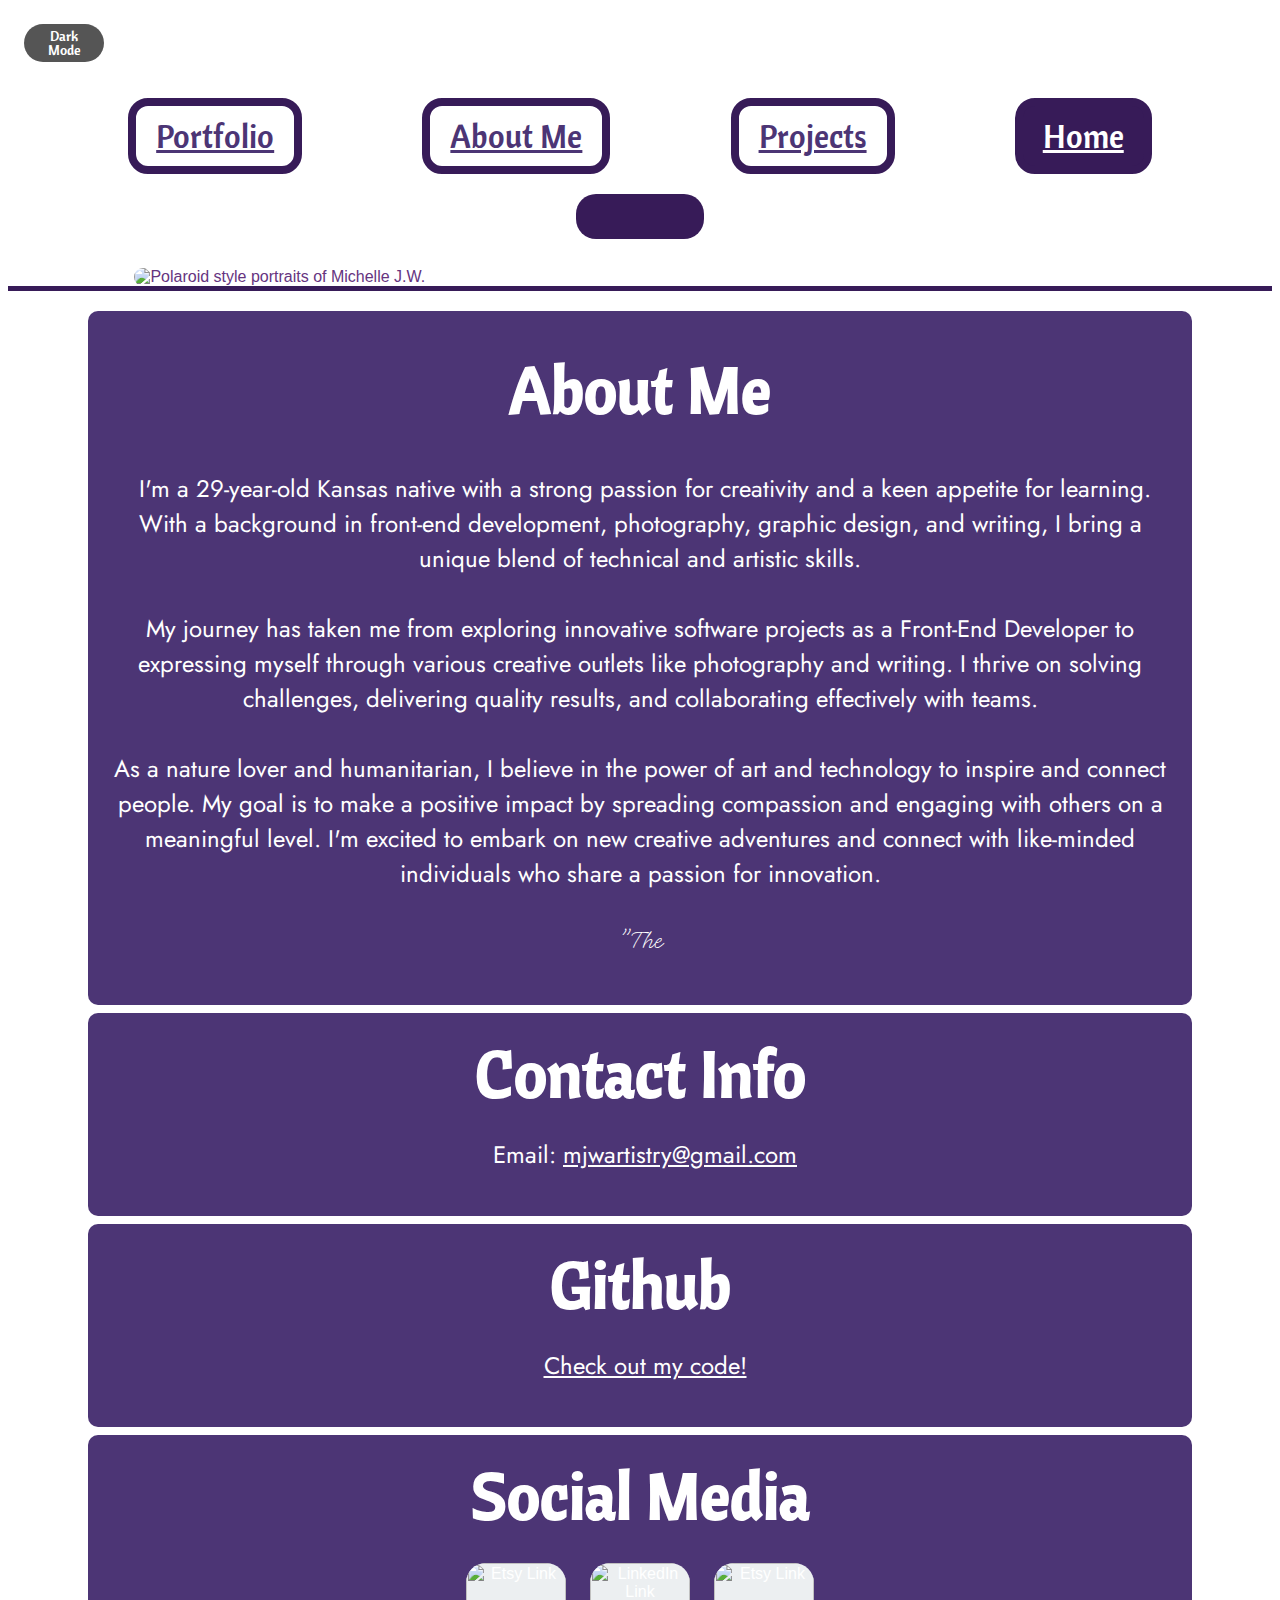
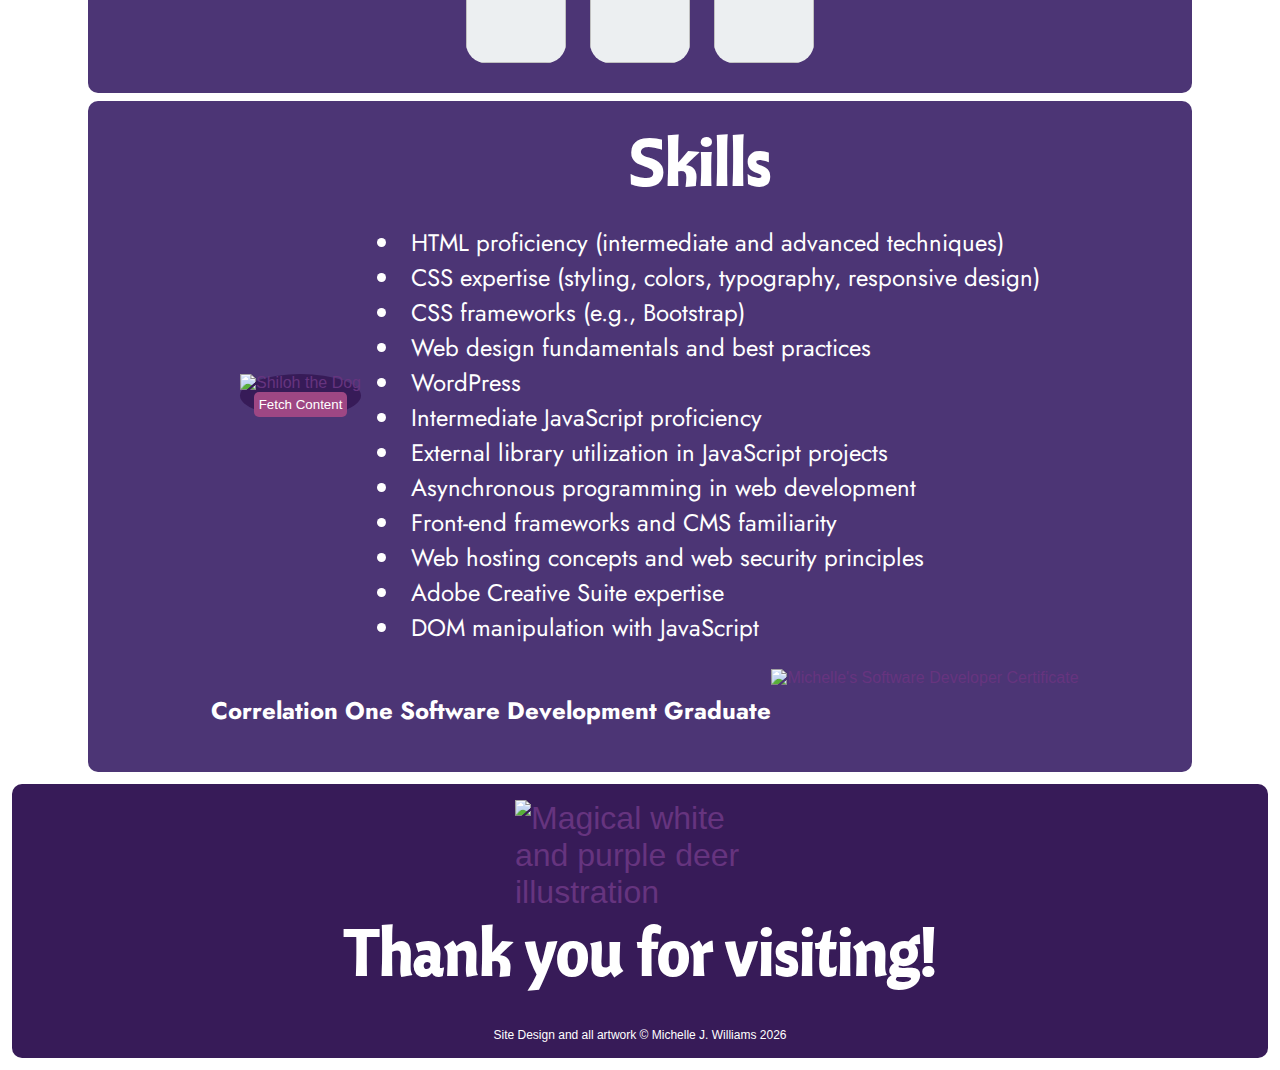
==== commit e2f70573: "added new certificate image" ====
--- a/About/about.html
+++ b/About/about.html
@@ -38,6 +38,7 @@
   <a class="flex-sm-fill text-sm-center nav-link active" href="https://michellejw13.github.io/MJW-Portfolio/index.html">Home</a>
 </nav>
 <div class="linetop"></div>
+<br>
 <br>
 <br>
 <img src="https://assets.codepen.io/10052609/MJW+Portfolio+Header+%282%29.png" id="header-icon" alt="Polaroid style portraits of Michelle J.W." />
@@ -108,7 +109,7 @@
        <hr>
        <p><strong>Correlation One Software Development Graduate</strong></p>
        <br>
-       <img src="https://assets.codepen.io/10052609/SOFTWARE-DEVELOPMENT-CERTIFICATE.jpg" id="cert-img" alt="Michelle's Software Developer Certificate" />
+       <img src="https://assets.codepen.io/10052609/WATERMARKED-SOFTWARECERTIFICATE.jpg" id="cert-img" alt="Michelle's Software Developer Certificate" />
      </div>
 
 <div class="footer">
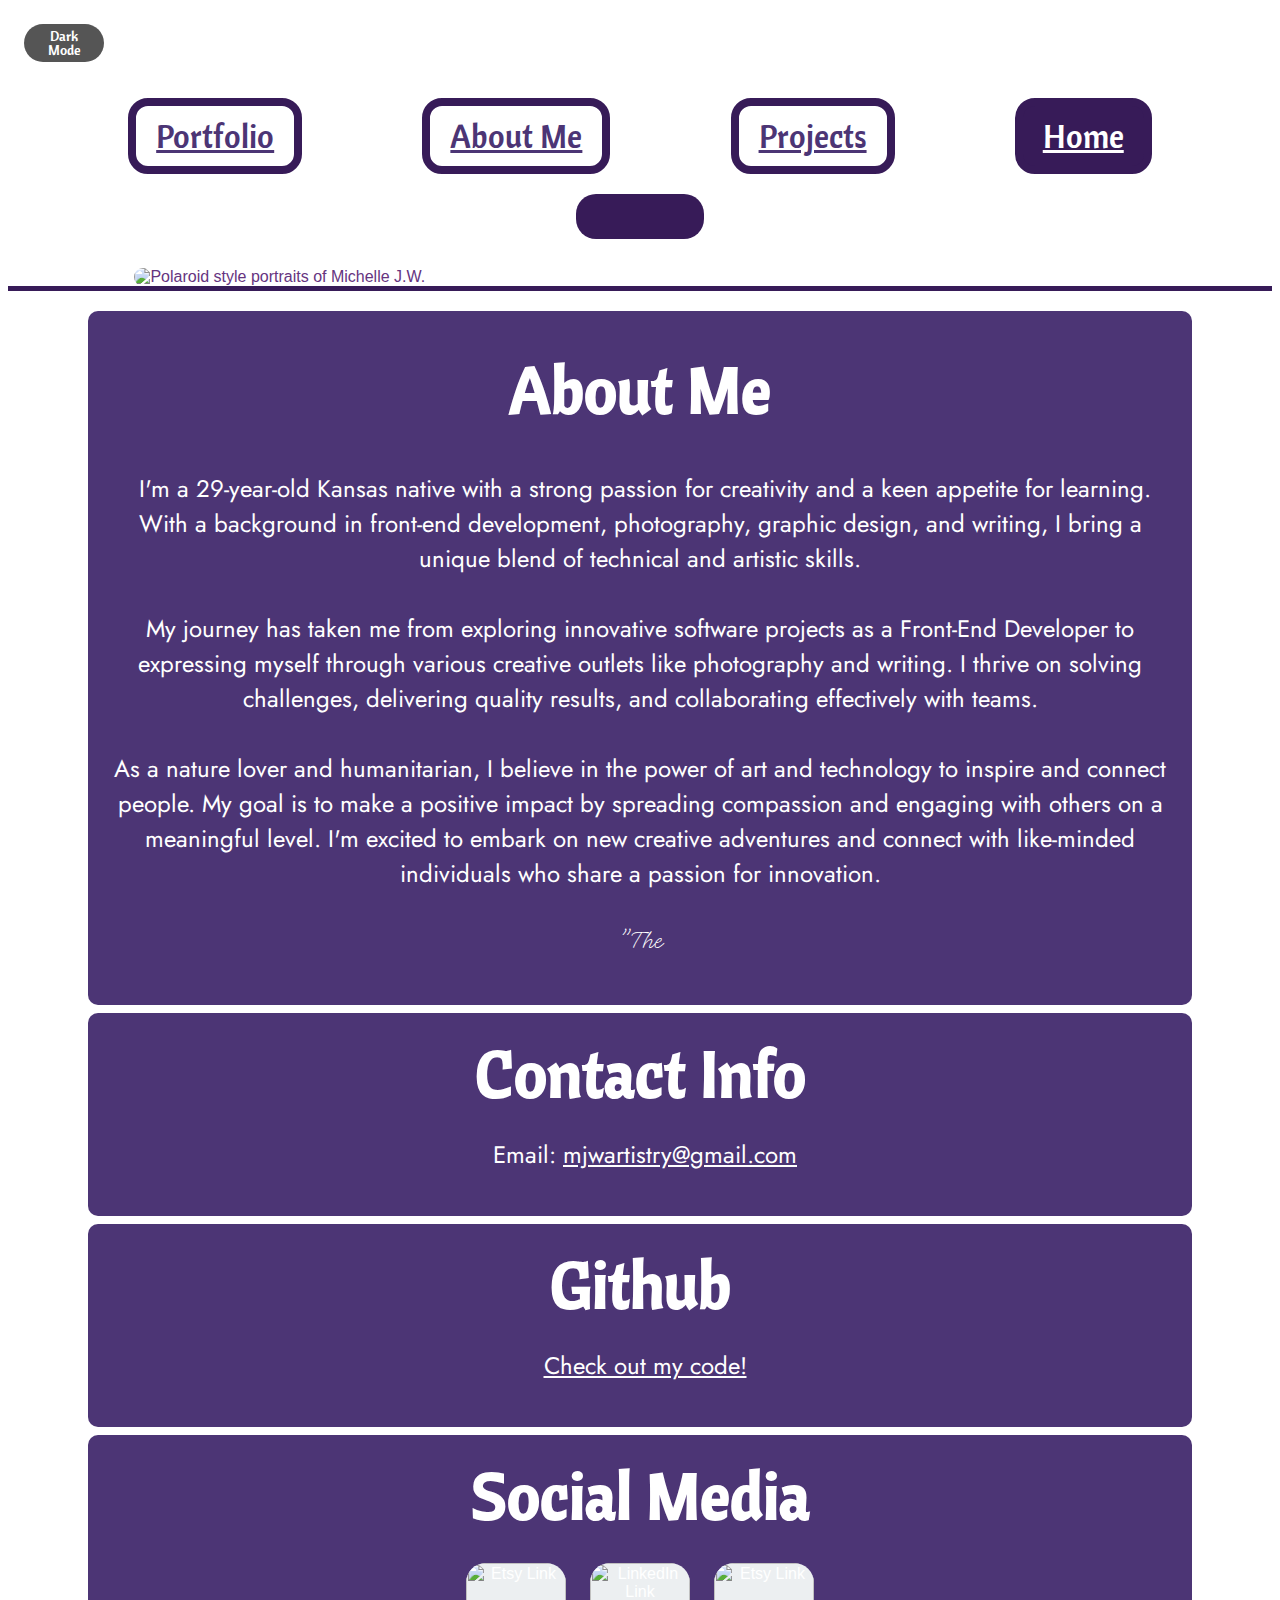
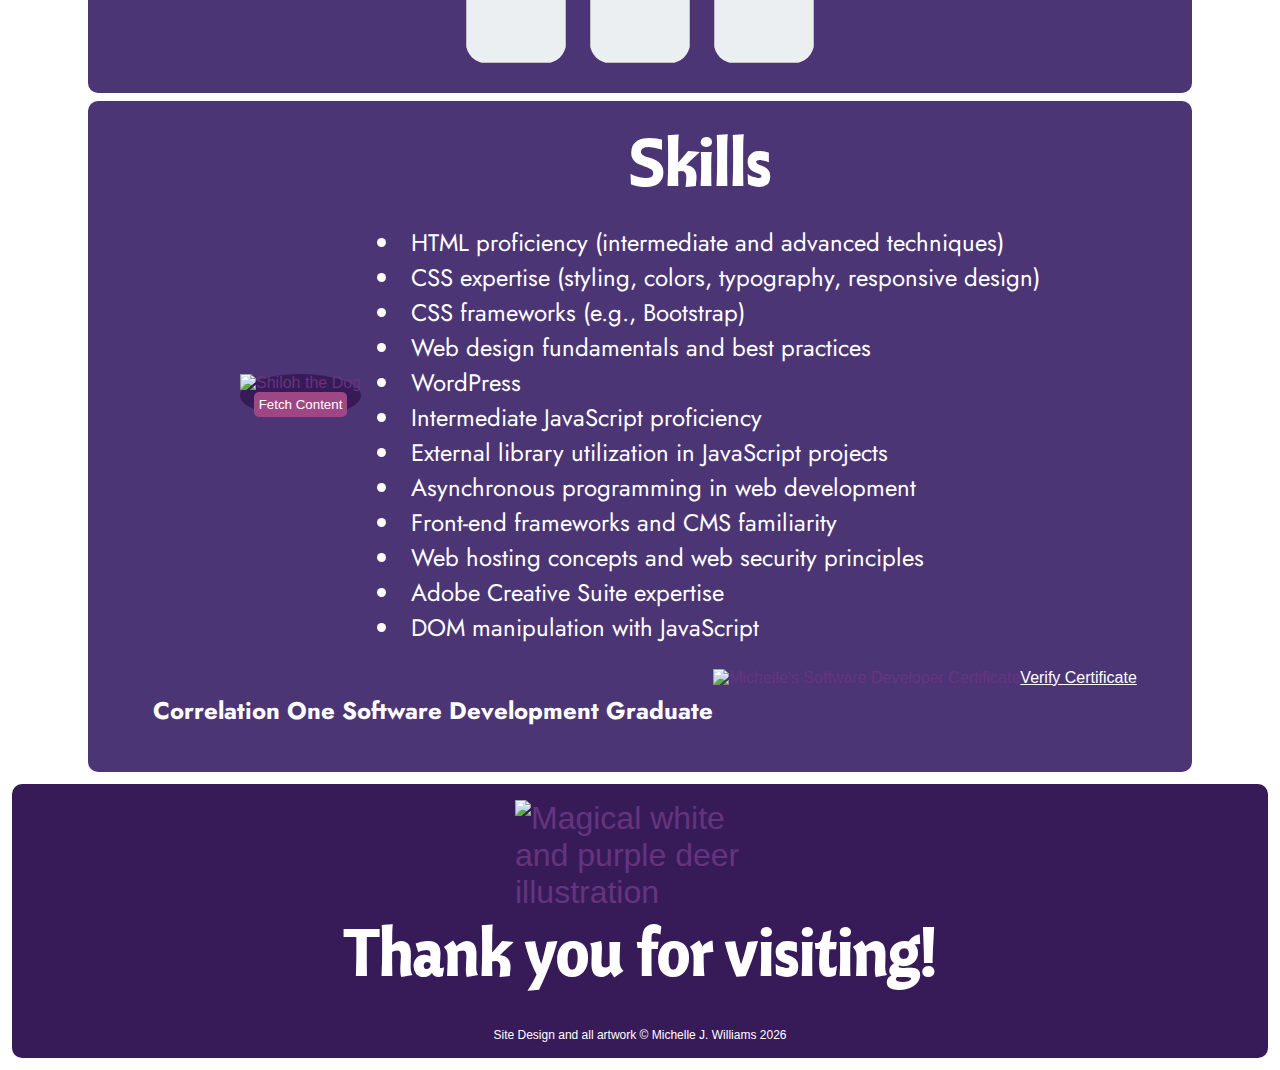
==== commit bb2d16da: "added verification link to certificate" ====
--- a/About/about.html
+++ b/About/about.html
@@ -69,18 +69,18 @@
 
      <div class="main2">
       <div class="h3" id="h3">Github</div>
-        <p><a href="https://github.com/MichelleJW13" target= "_blank">Check out my code!</a>
+        <p><a href="https://github.com/MichelleJW13" target="_blank" rel="noopener noreferrer">Check out my code!</a>
 </p>
      </div>
 
     <div class="main2">
       <div class="h3" id="h3">Social Media</div>
       <br>
-  <a href="https://www.etsy.com/shop/dearlydesignshop" target="_blank"><img src="https://assets.codepen.io/10052609/etsy-icon.png" alt="Etsy Link" width="100px" class="icon"/></a>
+  <a href="https://www.etsy.com/shop/dearlydesignshop" target="_blank" rel="noopener noreferrer"><img src="https://assets.codepen.io/10052609/etsy-icon.png" alt="Etsy Link" width="100px" class="icon"/></a>
 
-      <a href="https://www.linkedin.com/in/michelle-williams-6a0b3415b/" target="_blank"><img src="https://assets.codepen.io/10052609/linkedin-icon.png" alt="LinkedIn Link" width="100px" class="icon" /></a>
+      <a href="https://www.linkedin.com/in/michelle-williams-6a0b3415b/" target="_blank" rel="noopener noreferrer"><img src="https://assets.codepen.io/10052609/linkedin-icon.png" alt="LinkedIn Link" width="100px" class="icon" /></a>
   
-      <a href="https://www.instagram.com/DearlyDesignShop/" target="_blank"><img src="https://assets.codepen.io/10052609/instagram-icon.png" alt="Etsy Link" width="100px" class="icon"/></a>
+      <a href="https://www.instagram.com/DearlyDesignShop/" target="_blank" rel="noopener noreferrer"><img src="https://assets.codepen.io/10052609/instagram-icon.png" alt="Etsy Link" width="100px" class="icon"/></a>
      </div>
      <div class="main3">
       <div id="async-demo" class="async-demo">
@@ -110,6 +110,7 @@
        <p><strong>Correlation One Software Development Graduate</strong></p>
        <br>
        <img src="https://assets.codepen.io/10052609/WATERMARKED-SOFTWARECERTIFICATE.jpg" id="cert-img" alt="Michelle's Software Developer Certificate" />
+       <a href="https://www.credential.net/3a75618a-bc5a-4fad-8a80-ef4a113e6a3d#gs.6mx8ga" target="_blank" rel="noopener noreferrer">Verify Certificate</a>
      </div>
 
 <div class="footer">
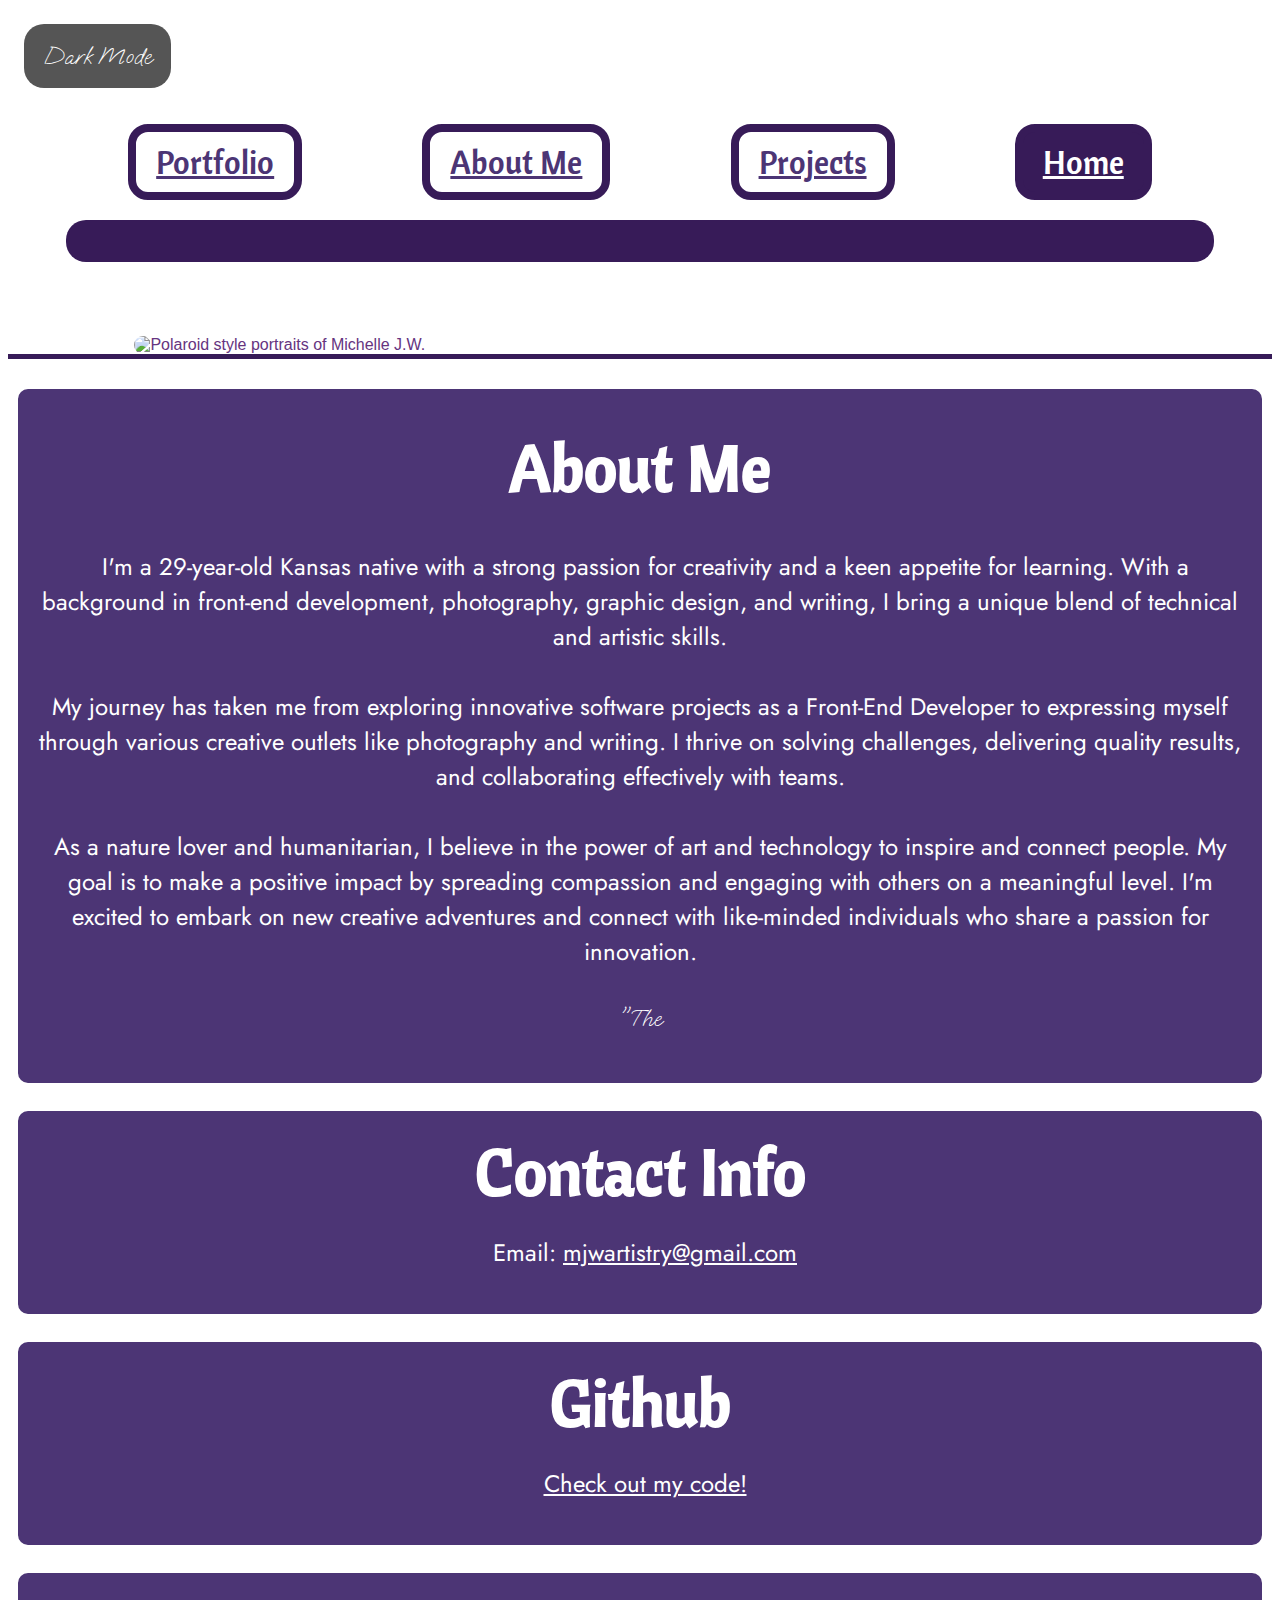
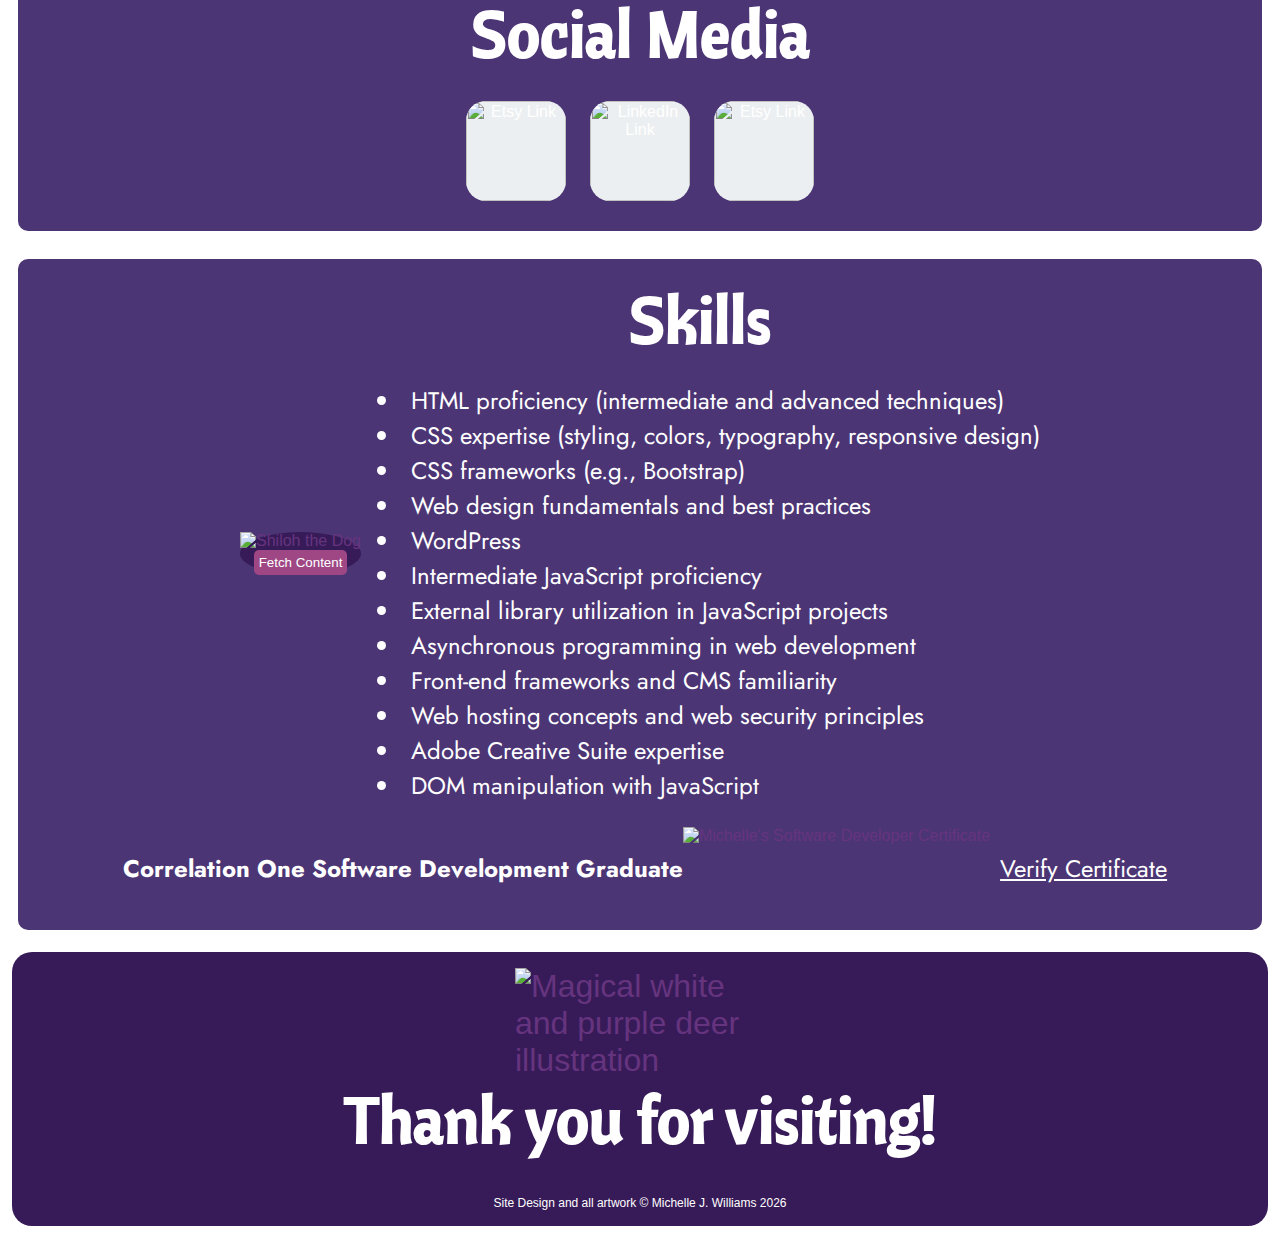
==== commit 8a746a9a: "updated favicon links" ====
--- a/About/about.html
+++ b/About/about.html
@@ -24,6 +24,12 @@
   
    <script src="https://cdn.jsdelivr.net/npm/lodash@4.17.21/lodash.min.js"></script>
   <script src="https://d3js.org/d3.v7.min.js"></script>
+
+  <!--Favicon Links-->
+  <link rel="apple-touch-icon" sizes="180x180" href="/Icons/apple-touch-icon.png">
+  <link rel="icon" type="image/png" sizes="32x32" href="/Icons//favicon-32x32.png">
+  <link rel="icon" type="image/png" sizes="16x16" href="/Icons/favicon-16x16.png">
+  <link rel="manifest" href="/Icons/site.webmanifest">
 
 </head>
   
@@ -110,7 +116,8 @@
        <p><strong>Correlation One Software Development Graduate</strong></p>
        <br>
        <img src="https://assets.codepen.io/10052609/WATERMARKED-SOFTWARECERTIFICATE.jpg" id="cert-img" alt="Michelle's Software Developer Certificate" />
-       <a href="https://www.credential.net/3a75618a-bc5a-4fad-8a80-ef4a113e6a3d#gs.6mx8ga" target="_blank" rel="noopener noreferrer">Verify Certificate</a>
+       <br>
+       <a href="https://www.credential.net/3a75618a-bc5a-4fad-8a80-ef4a113e6a3d#gs.6mx8ga" target="_blank" rel="noopener noreferrer"><p>Verify Certificate</p></a>
      </div>
 
 <div class="footer">
--- a/About/style.css
+++ b/About/style.css
@@ -61,6 +61,10 @@
 
 /* Flex Box */
 
+.page-top {
+  margin: 0 auto;
+}
+
 .grid-container {
   display: flex;
   flex-wrap: wrap;
@@ -75,13 +79,12 @@
 .main2 {
   flex: 1;
   padding: 20px;
+  border: 10px solid white;
   justify-content: center;
   align-items: center;
   text-align: center;
-  border-radius: 10px;
+  border-radius: 20px;
   background-color: #4C3575;
-  margin-right: 5rem;
-  margin-left: 5rem;
 }
 
 .main3 {
@@ -89,11 +92,10 @@
   flex: 1;
   flex-wrap: wrap;
   padding: 20px;
-  border-radius: 10px;
+  border: 10px solid white;
+  border-radius: 20px;
   background-color: #4C3575;
   justify-content: center;
-  margin-right: 5rem;
-  margin-left: 5rem;
 }
 
 
@@ -102,7 +104,7 @@
   align-items: center;
   justify-content: center;
   padding: 20px;
-  border-radius: 10px;
+  border-radius: 20px;
   background-color: #371B58;
   margin: 0.25rem;
   font-size: 2rem;
@@ -255,15 +257,17 @@
   background-color: #555;
   color: #fff;
   border-radius: 20px;
-  padding: 5px 15px;
-  font-size: 14px;
+  padding: 20px 20px;
+  width: auto;
+  font-size: 1.5rem;
   line-height: 1;
   margin: 1rem;
-}
-
-button#darkModeToggle.btn.btn-darkmode.dark-mode {
+  font-family: "Oooh Baby",sans-serif;
+}
+
+.dark-mode button#darkModeToggle.btn.btn-darkmode {
   background-color: #f8f9fa;
-  color: #000;
+  color: #C45509;
 }
 
 #darkModeToggle {
@@ -314,33 +318,22 @@
 /* Header Line */
 
 .linetop {
-  width: 10%;
-  height: 5%;
-  border-radius: 20px;
+  width: 90%;
+  height: 2rem;
+  border-radius: 20px;
+  margin: auto;
+  padding: 5px;
   background: #371B58;
-  position: absolute;
-  left: 50%;
-  transform: translateX(-50%);
+  position: relative;
   animation: expandLine 1s linear forwards;
 }
 
-.linebottom {
-  width: 10px;
-  height: 20px;
-  border-radius: 20px;
-  background-color: rgba(158, 71, 132);
-  position: absolute;
-  left: 50%;
-  transform: translateX(-50%);
-  animation: expandLine 1s linear forwards;
-}
-
 @keyframes expandLine {
-  0% {
-    width: 10px;
-  }
-  100% {
-    width: calc(100% - 20px);
+  from {
+    transform: scaleX(0);
+  }
+  to {
+    transform: scaleX(1);
   }
 }
 
